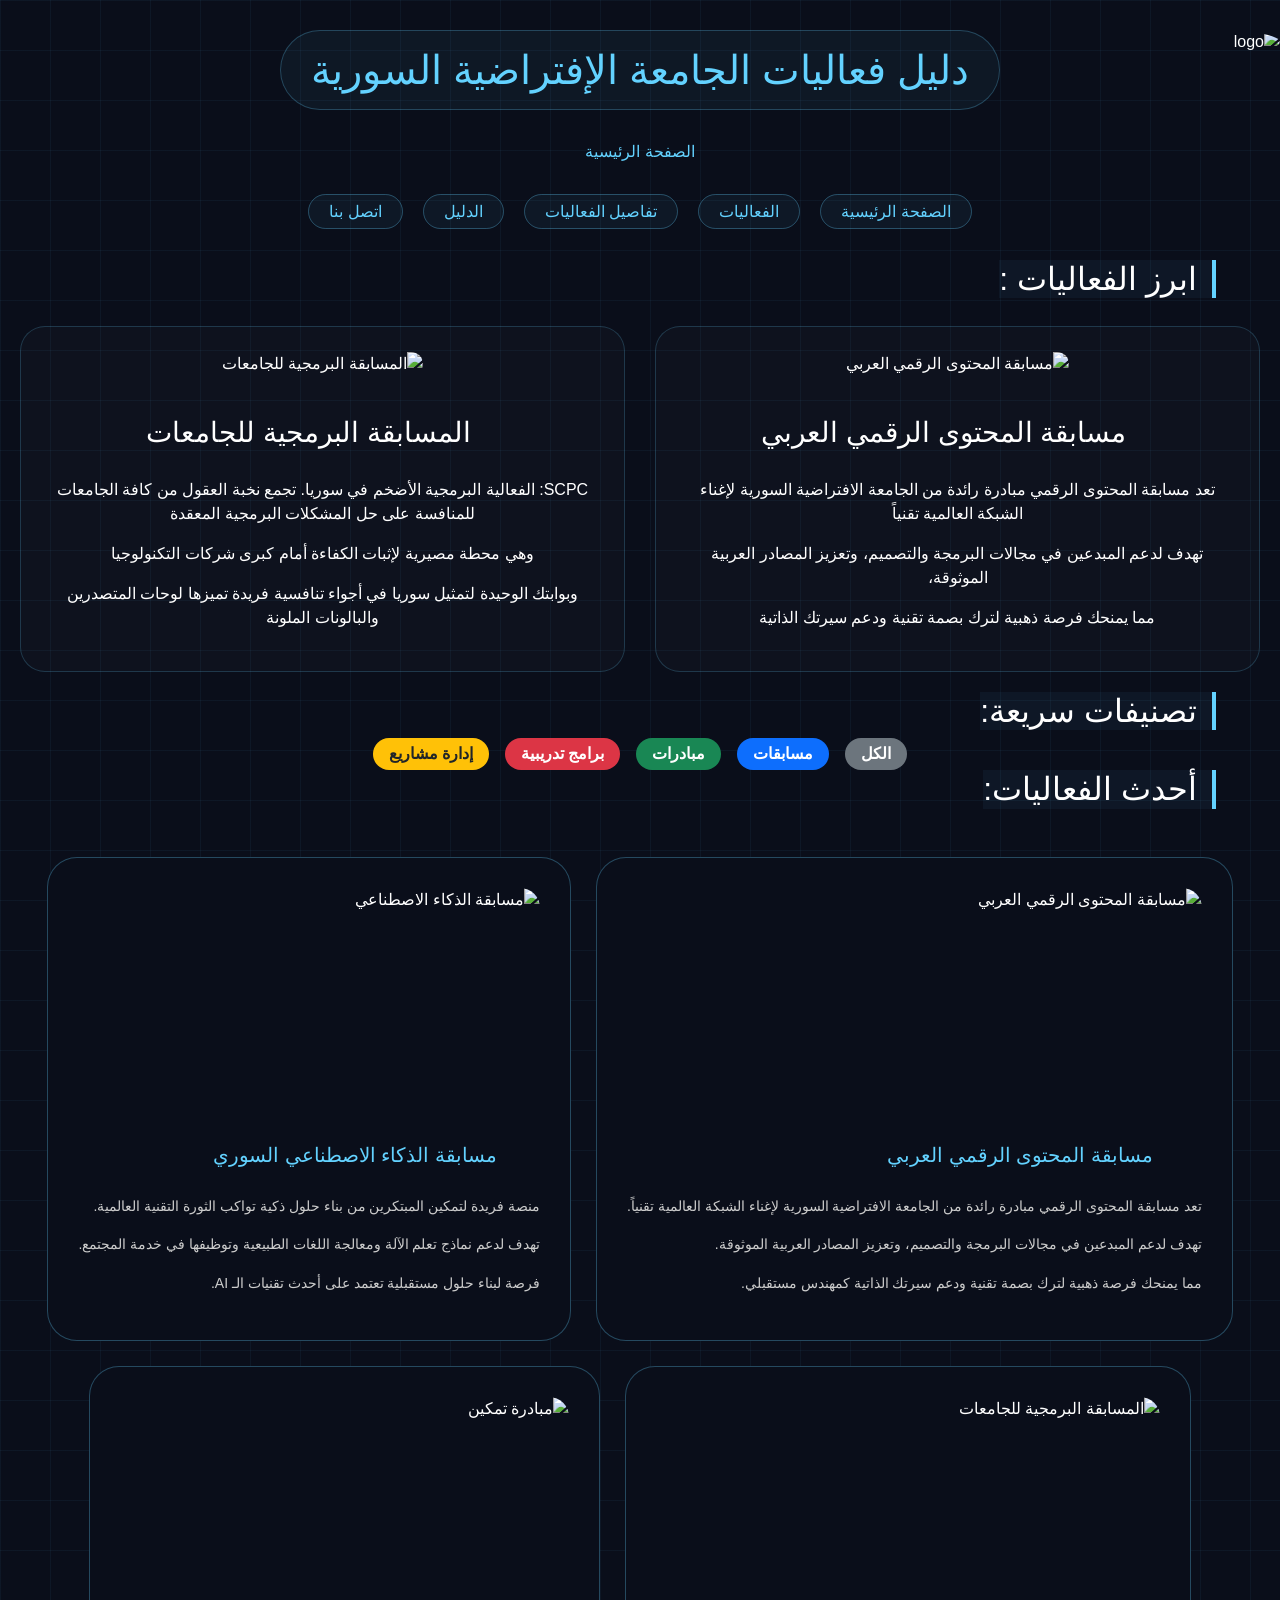
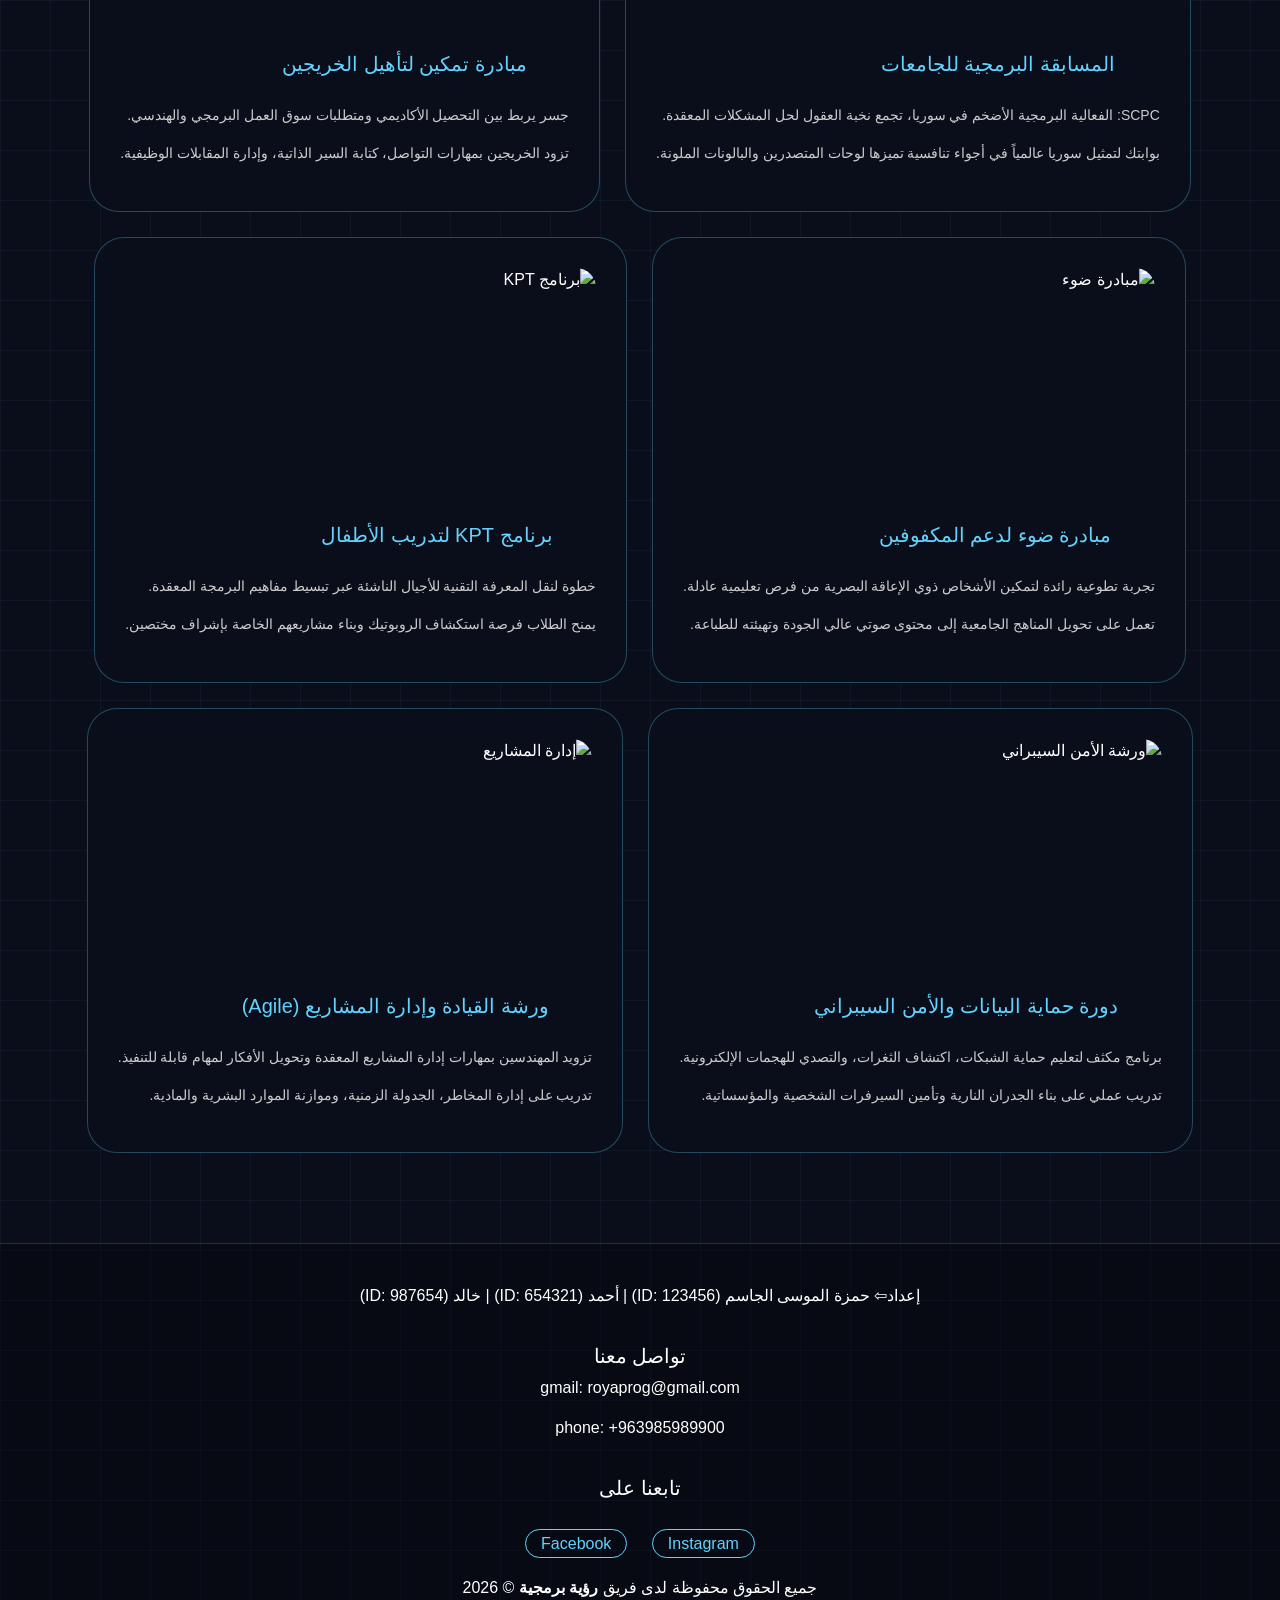
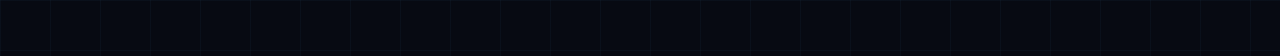
==== index.html @ 5c46003e "Add files via upload" ====
<!DOCTYPE html>
<html lang="ar" dir="rtl">
<head>
    <meta charset="UTF-8"/>
    <title>دليل فعاليات الجامعة الافتراضية</title>
    <link rel="stylesheet" href="style.css" />
    <link rel="stylesheet" href="https://cdn.jsdelivr.net/npm/bootstrap@5.3.0/dist/css/bootstrap.min.css" />
</head>
<body>
    <header>
        <img class="logo1" src="img/logo.png" alt="logo" />
        <h1>دليل فعاليات الجامعة الإفتراضية السورية</h1>
        <p class="headr">الصفحة الرئيسية</p>
        <ul>
            <li><a href="index.html">الصفحة الرئيسية</a></li>
            <li><a href="events.html">الفعاليات</a></li>
            <li><a href="event.html">تفاصيل الفعاليات</a></li>
            <li><a href="about.html">الدليل</a></li>
            <li><a href="contact.html">اتصل بنا</a></li>
        </ul>
    </header>
    <main>
        <h2> ابرز الفعاليات :</h2>
    <div class="main-content">
        <div class="card-dac1">
            <img src="img/مسابقة المحتوى الرقمي العربي.jpg" alt="مسابقة المحتوى الرقمي العربي" />
            <h3>مسابقة المحتوى الرقمي العربي</h3>
            <p>تعد مسابقة المحتوى الرقمي مبادرة رائدة من الجامعة الافتراضية السورية لإغناء الشبكة العالمية تقنياً</p>
            <p>تهدف لدعم المبدعين في مجالات البرمجة والتصميم، وتعزيز المصادر العربية الموثوقة،</p>
            <p>مما يمنحك فرصة ذهبية لترك بصمة تقنية ودعم سيرتك الذاتية</p>
        </div>
        <div class="card-scpc1">
            <img src="img/المسابقة البرمجية للجامعات.jpg" alt="المسابقة البرمجية للجامعات" />
            <h3>المسابقة البرمجية للجامعات</h3>
            <p>SCPC: الفعالية البرمجية الأضخم في سوريا. تجمع نخبة العقول من كافة الجامعات للمنافسة على حل المشكلات البرمجية المعقدة</p>
            <p>وهي محطة مصيرية لإثبات الكفاءة أمام كبرى شركات التكنولوجيا</p>
            <p>وبوابتك الوحيدة لتمثيل سوريا في أجواء تنافسية فريدة تميزها لوحات المتصدرين والبالونات الملونة</p>
        </div>
    </div>

    <div>
        <h2 class="more">تصنيفات سريعة:</h2>
    </div>
    
    <!-- أزرار التصنيفات السريعة -->
    <div class="d-flex justify-content-center gap-3">
        <span class="badge rounded-pill bg-secondary px-3 py-2" style="cursor:pointer" onclick="filterByBadge('')">الكل</span>
        <span class="badge rounded-pill bg-primary px-3 py-2" style="cursor:pointer" onclick="filterByBadge('مسابقات')">مسابقات</span>
        <span class="badge rounded-pill bg-success px-3 py-2" style="cursor:pointer" onclick="filterByBadge('مبادرات')">مبادرات</span>
        <span class="badge rounded-pill bg-danger px-3 py-2" style="cursor:pointer" onclick="filterByBadge('برامج تدريبية')">برامج تدريبية</span>
        <span class="badge rounded-pill bg-warning text-dark px-3 py-2" style="cursor:pointer" onclick="filterByBadge('إدارة مشاريع')">إدارة مشاريع</span>
    </div>

    <h2>أحدث الفعاليات:</h2>
    <div class="sec-container" id="eventsContainer">
        
        <!-- مسابقة المحتوى الرقمي -->
        <div class="event-card card-dac" data-category="مسابقات">
            <img src="img/مسابقة المحتوى الرقمي العربي.jpg" alt="مسابقة المحتوى الرقمي العربي" />
            <h3>مسابقة المحتوى الرقمي العربي</h3>
            <p>تعد مسابقة المحتوى الرقمي مبادرة رائدة من الجامعة الافتراضية السورية لإغناء الشبكة العالمية تقنياً.</p>
            <p>تهدف لدعم المبدعين في مجالات البرمجة والتصميم، وتعزيز المصادر العربية الموثوقة.</p>
            <p>مما يمنحك فرصة ذهبية لترك بصمة تقنية ودعم سيرتك الذاتية كمهندس مستقبلي.</p>
        </div> 

        <!-- مسابقة الذكاء الاصطناعي -->
        <div class="event-card card-ai-hackathon" data-category="مسابقات">
            <img src="img/aihackathon.png" alt="مسابقة الذكاء الاصطناعي" />
            <h3>مسابقة الذكاء الاصطناعي السوري</h3>
            <p>منصة فريدة لتمكين المبتكرين من بناء حلول ذكية تواكب الثورة التقنية العالمية.</p>
            <p>تهدف لدعم نماذج تعلم الآلة ومعالجة اللغات الطبيعية وتوظيفها في خدمة المجتمع.</p>
            <p>فرصة لبناء حلول مستقبلية تعتمد على أحدث تقنيات الـ AI.</p>
        </div>

        <!-- المسابقة البرمجية -->
        <div class="event-card card-scpc" data-category="مسابقات">
            <img src="img/المسابقة البرمجية للجامعات.jpg" alt="المسابقة البرمجية للجامعات" />
            <h3>المسابقة البرمجية للجامعات</h3>
            <p>SCPC: الفعالية البرمجية الأضخم في سوريا، تجمع نخبة العقول لحل المشكلات المعقدة.</p>
            <p>بوابتك لتمثيل سوريا عالمياً في أجواء تنافسية تميزها لوحات المتصدرين والبالونات الملونة.</p>
        </div>

        <!-- مبادرة تمكين -->
        <div class="event-card card-tamkeen" data-category="مبادرات">
            <img src="img/tamkeen.jpg" alt="مبادرة تمكين" />
            <h3>مبادرة تمكين لتأهيل الخريجين</h3>
            <p>جسر يربط بين التحصيل الأكاديمي ومتطلبات سوق العمل البرمجي والهندسي.</p>
            <p>تزود الخريجين بمهارات التواصل، كتابة السير الذاتية، وإدارة المقابلات الوظيفية.</p>
        </div> 

        <!-- مبادرة ضوء -->
        <div class="event-card card-daw" data-category="مبادرات">
            <img src="img/مبادرة ضوء.jpg" alt="مبادرة ضوء" />
            <h3>مبادرة ضوء لدعم المكفوفين</h3>
            <p>تجربة تطوعية رائدة لتمكين الأشخاص ذوي الإعاقة البصرية من فرص تعليمية عادلة.</p>
            <p>تعمل على تحويل المناهج الجامعية إلى محتوى صوتي عالي الجودة وتهيئته للطباعة.</p>
        </div>

        <!-- برنامج KPT -->
        <div class="event-card card-kpt" data-category="برامج تدريبية">
            <img src="img/برنامج التدريب البرمجي للأطفال واليافعين KPT.jpg" alt="برنامج KPT" />
            <h3>برنامج KPT لتدريب الأطفال</h3>
            <p>خطوة لنقل المعرفة التقنية للأجيال الناشئة عبر تبسيط مفاهيم البرمجة المعقدة.</p>
            <p>يمنح الطلاب فرصة استكشاف الروبوتيك وبناء مشاريعهم الخاصة بإشراف مختصين.</p>
        </div>

        <!-- الأمن السيبراني -->
        <div class="event-card card-c-s-w" data-category="برامج تدريبية">
            <img src="img/c-s-w.jpg" alt="ورشة الأمن السيبراني" />
            <h3>دورة حماية البيانات والأمن السيبراني</h3>
            <p>برنامج مكثف لتعليم حماية الشبكات، اكتشاف الثغرات، والتصدي للهجمات الإلكترونية.</p>
            <p>تدريب عملي على بناء الجدران النارية وتأمين السيرفرات الشخصية والمؤسساتية.</p>
        </div>

        <!-- إدارة المشاريع -->
        <div class="event-card card-project-management" data-category="إدارة مشاريع">
            <img src="img/ادارة المشاريع.jpg" alt="إدارة المشاريع" />
            <h3>ورشة القيادة وإدارة المشاريع (Agile)</h3>
            <p>تزويد المهندسين بمهارات إدارة المشاريع المعقدة وتحويل الأفكار لمهام قابلة للتنفيذ.</p>
            <p>تدريب على إدارة المخاطر، الجدولة الزمنية، وموازنة الموارد البشرية والمادية.</p>
        </div>
    </div>
    </main> 
    <footer>
        <div class="footer-container">
            <div class="footer-section">
                <p class="student-ids">
                    إعداد⇦
                    حمزة الموسى الجاسم (ID: 123456) |
                    أحمد (ID: 654321) |
                    خالد (ID: 987654)
                </p>
            </div>
            <div class="footer-section">
                <h5>تواصل معنا</h5>
                <p>gmail: royaprog@gmail.com</p>
                <p>phone: +963985989900</p>
            </div>
            <div class="footer-section social-links">
                <h5>تابعنا على</h5>
                <br>
                <a href="https://www.facebook.com/h.za26" target="_blank">Facebook</a>
                <a href="https://www.instagram.com/h.za26/" target="_blank">Instagram</a>
            </div>
            <p>جميع الحقوق محفوظة لدى فريق <strong>رؤية برمجية</strong> &copy; 2026</p>
        </div>
    </footer>

    <script src="main.js"></script>
</body>
</html>
---- style.css ----
@font-face {
    font-family: 'Thamanya'; /* الاسم الذي ستستخدمه في الكود */
    src: url('fonts/thamanya.ttf') format('truetype'); /* تأكد من المسار الصحيح */
    font-weight: normal;
    font-style: normal;
}

body {
    background-color: #0a0e1a !important; 
    background-image: linear-gradient(rgba(99,210,255,0.05) 1px, transparent 1px), linear-gradient(90deg, rgba(99,210,255,0.05) 1px, transparent 1px) !important;
    background-size: 50px 50px; 
    color: white !important;
    font-family: 'thmanyah serif display', sans-serif !important;
    margin: 0;
    padding: 0;
}

.logo1 {
    width: 10%;
    max-width: 100%;
    border-radius: 50%;
    cursor: pointer;
    position: absolute;
}

header h1 {
    background-color: rgba(99,210,255,0.05);
    color: #63d2ff;
    border: 1px solid rgba(99,210,255,0.25);
    border-radius: 100px;
    text-align: center;
    width: fit-content;
    margin: 30px auto;
    padding: 15px 30px;
    cursor: default;
}

.headr { 
    text-align: center;
    color: #63d2ff;
}

header ul {
    list-style: none;
    display: flex;
    justify-content: center; /*نستخدمها لنوسط القوائم*/
    gap: 20px;
    padding: 20px;
    flex-wrap: wrap; /* مشان ما يطيروا برا الشاشة */
}

header li a {
    color: #63d2ff;
    background-color: rgba(99,210,255,0.05);
    border: 1px solid rgba(99,210,255,0.3);
    border-radius: 50px;
    padding: 8px 20px;
    text-decoration: none; /*نزيل خط الرابط*/
    transition: 0.3s; /*←↓تاثير انتقال*/
}
    header li a:hover {   
        background-color: #63d2ff; 
        color: #0a0e1a;
    }

.main-content {
    display: flex;
    flex-direction: row; /*طريقة صف البطاقات افقية  \ لو كانت (كَلُم)تصف شاقولي */
    gap: 30px;
    justify-content: center;
    padding: 20px;
}

.card-dac1, .card-scpc1 {
    width: 80%; /*فرض العرض مشان ما يفرش */
    background: rgba(255, 255, 255, 0.02);
    border: 1px solid rgba(99, 210, 255, 0.2);
    border-radius: 25px;
    padding: 25px;
    text-align: center;
}

    .card-dac1 img, .card-scpc1 img {
        max-width: 100%;
        height: 250px;
        border-radius: 15px;
        margin-bottom: 20px;
    }

.sec-container {
    display: flex;
    flex-wrap: wrap; /*يمنع تضارب النصوص او الكتابة*/
    justify-content: center;
    flex-direction: row;
    gap: 25px;
    padding: 40px 20px;
}

.event-card {
    display: flex;
    background: #0a0e1a;
    border: 1px solid rgba(99, 210, 255, 0.3);
    border-radius: 30px;
    min-width: auto;
    padding: 30px;
    flex-direction: column;
    transition: transform 0.3s; /*←↓تاثير انتقال*/
}

    .event-card:hover {
        transform: translateY(-10px);
        border-color: #63d2ff;
    }

    .event-card img {
        max-width: 100%; 
        height: 220px;
        border-radius: 20px;
        margin-bottom: 15px;
    }

    .event-card h3 { 
        color: #63d2ff;
        font-size: 20px;
    }

    .event-card p {
        font-size: 14px;
        color: #ccc;
        line-height: 1.6;
    }

    .sec2-container{
    display: inline-flex;
    flex-wrap: wrap; /*يمنع تضارب النصوص او الكتابة*/
    align-items: center;
    flex-direction: column;
    gap: 25px;
    width: 100%;
    padding: 40px 20px;
    }
    .sec2-container a{
        text-decoration: none;
    }
    .scpc-1, .dac-1{
        display: flex;
        justify-content: space-between;
        width: auto;
        height: 200px;

    }

    .kpt-1{
        display: flex;
        width: auto;
        height: 200px;
        justify-content: space-evenly;
    }

h2 {
    color: #63d2ff;
    margin-right: 5%;
    border-right: 4px solid #63d2ff;
    background-color: rgba(99,201,255,0.05);
    width: fit-content;
    padding-right: 15px;
}
h3, h4{
    margin-right: 5%;
    padding: 20px;
}

.h3-contact{
text-align: center;
 
}

.form-contact{
    display: flex;
    flex-direction: column;
    align-items: center;
    font-size: 20px;
}

h5, .p-scp, .p-dac{
    text-align: center;
    font-size: 20px;
}

.in-1{
    text-align: center;
    border: 1px solid rgba(99, 210, 255, 1);
    border-radius: 20px;
    transition: 0.2s;
}

.in-1:hover{
    transform: translateY(3px);
    background-color: #0a0e1a;
    color: aliceblue;

}

.in-2{
    text-align: center;
    border: 1px solid rgba(99, 210, 255, 1);
    border-radius: 20px;
    transition:  0.2s;
}

.in-2:hover{
    background-color: #0a0e1a;
    color: #ccc;
}


.ul-scpc{
    padding: 20px;
    margin-right:8%;
    font-size: 20px;

}
.image-scp {
    display: flex;
    flex-wrap: wrap; /*يمنع تضارب النصوص او الكتابة*/
    gap: 25px;
    max-width: 100%;
    margin-right: 40%;
    height: 350px;
    border-radius: 20px;
    margin-bottom: 15px;
}
.img-map1 {
    display: flex;
    flex-wrap: wrap; /*يمنع تضارب النصوص او الكتابة*/
    gap: 25px;
    max-width: 100%;
    margin-right: 40%;
    height: 350px;
    border-radius: 20px;
    margin-bottom: 15px;
}
.img-2{
    max-width: 100%;
}

.badge {
    font-size: 16px !important;
    padding: 10px 20px !important;
}

footer {
    margin-top: 50px;
    padding: 40px;
    background: rgba(0, 0, 0, 0.3);
    border-top: 1px solid rgba(99, 210, 255, 0.2);
    text-align: center;
}

.footer-container {
    display: flex;
    flex-direction: column;
    gap: 20px;
}

.social-links a {
    color: #63d2ff;
    text-decoration: none;
    margin: 10px;
    border: 1px solid #63d2ff;
    padding: 5px 15px;
    border-radius: 20px;
    transition: transform 0.3s; /*←↓تاثير خلفية*/
}

    .social-links a:hover {
        background-color: #63d2ff;
        color: #0a0e1a;
    }

    /* --- 7. الجوهرة: إجبار التصميم على الجوال (Responsive) --- */
    @media screen and (max-width: 768px) {
        header ul {
            flex-direction: column; /* الروابط فوق بعضها */
            align-items: center;
        }

        header li a {
            width: 80%;
            text-align: center;
        }

        .event-card {
            width: 95% !important; /* الكرت ياخد عرض الشاشة */
        }

        .card-dac1, .card-scpc1 {
            width: 95%;
        }

        h2 {
            font-size: 22px;
            margin-right: 2%;
        }
    }
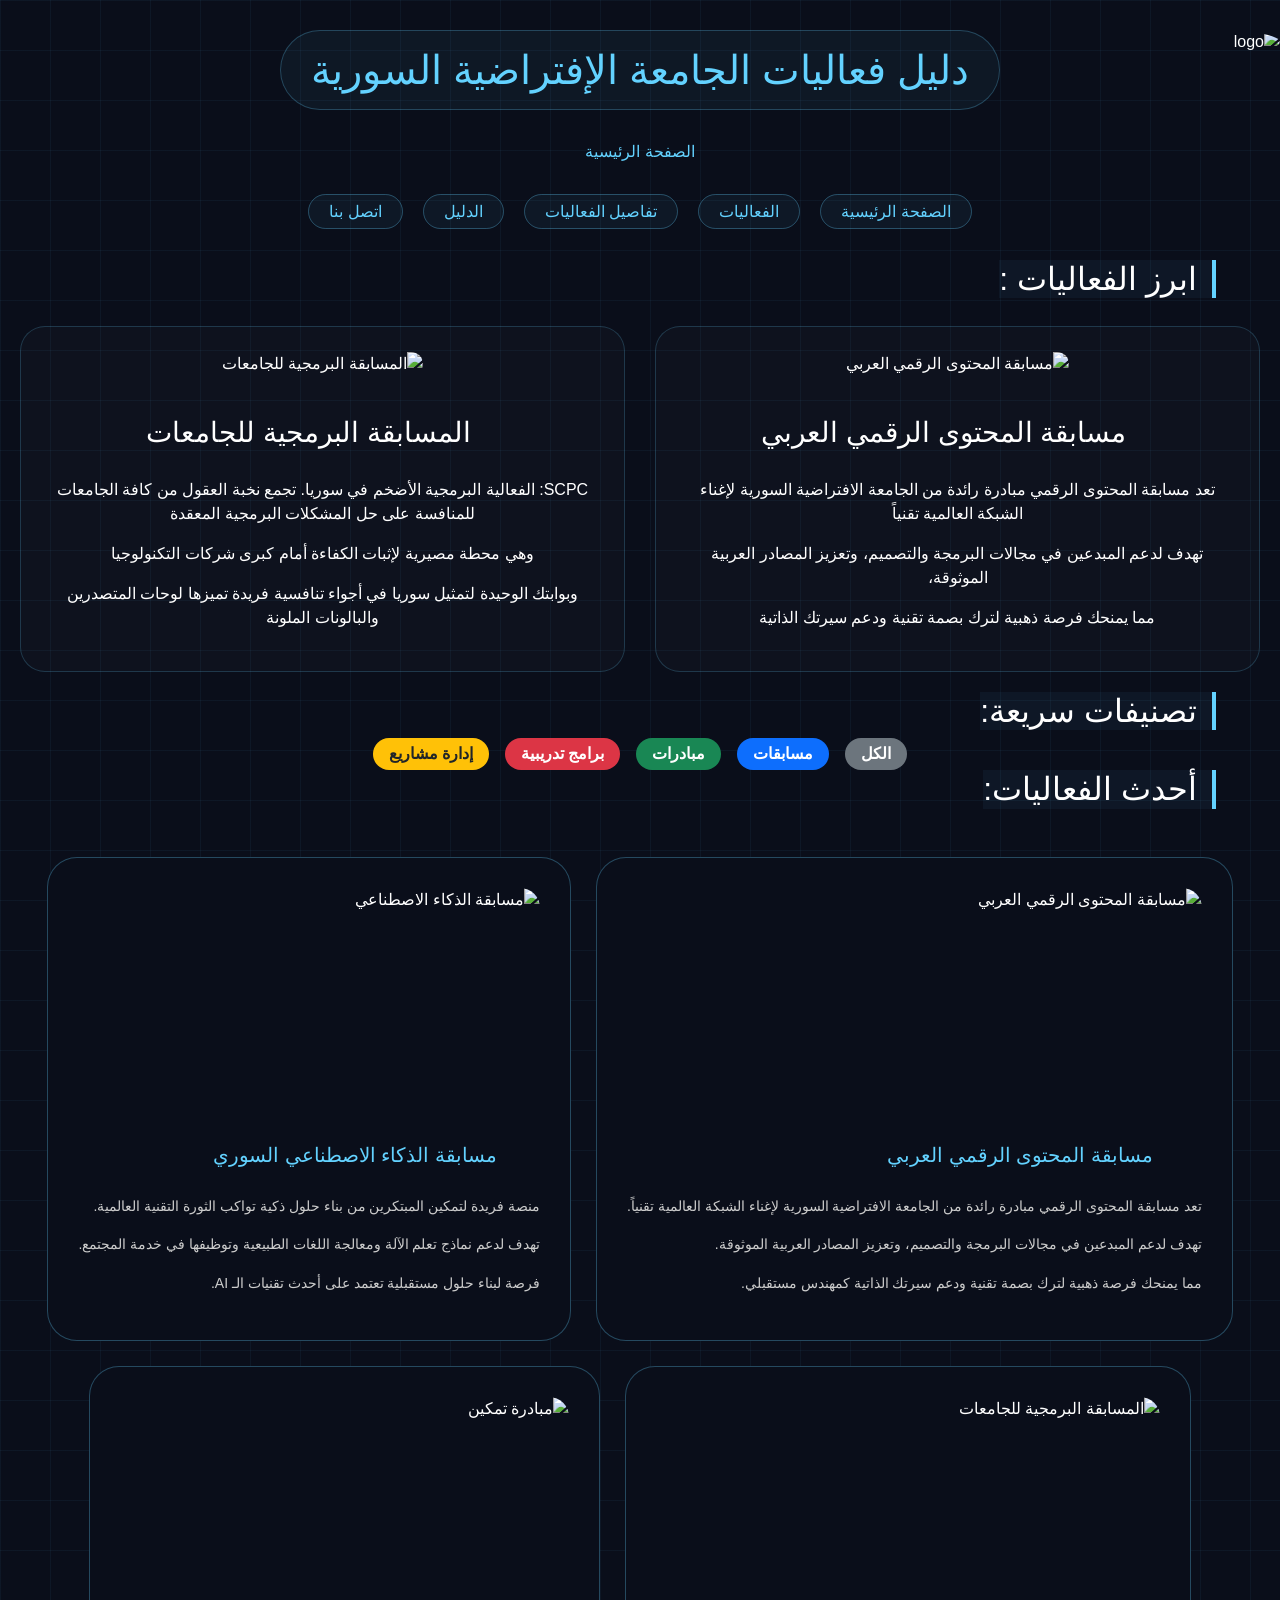
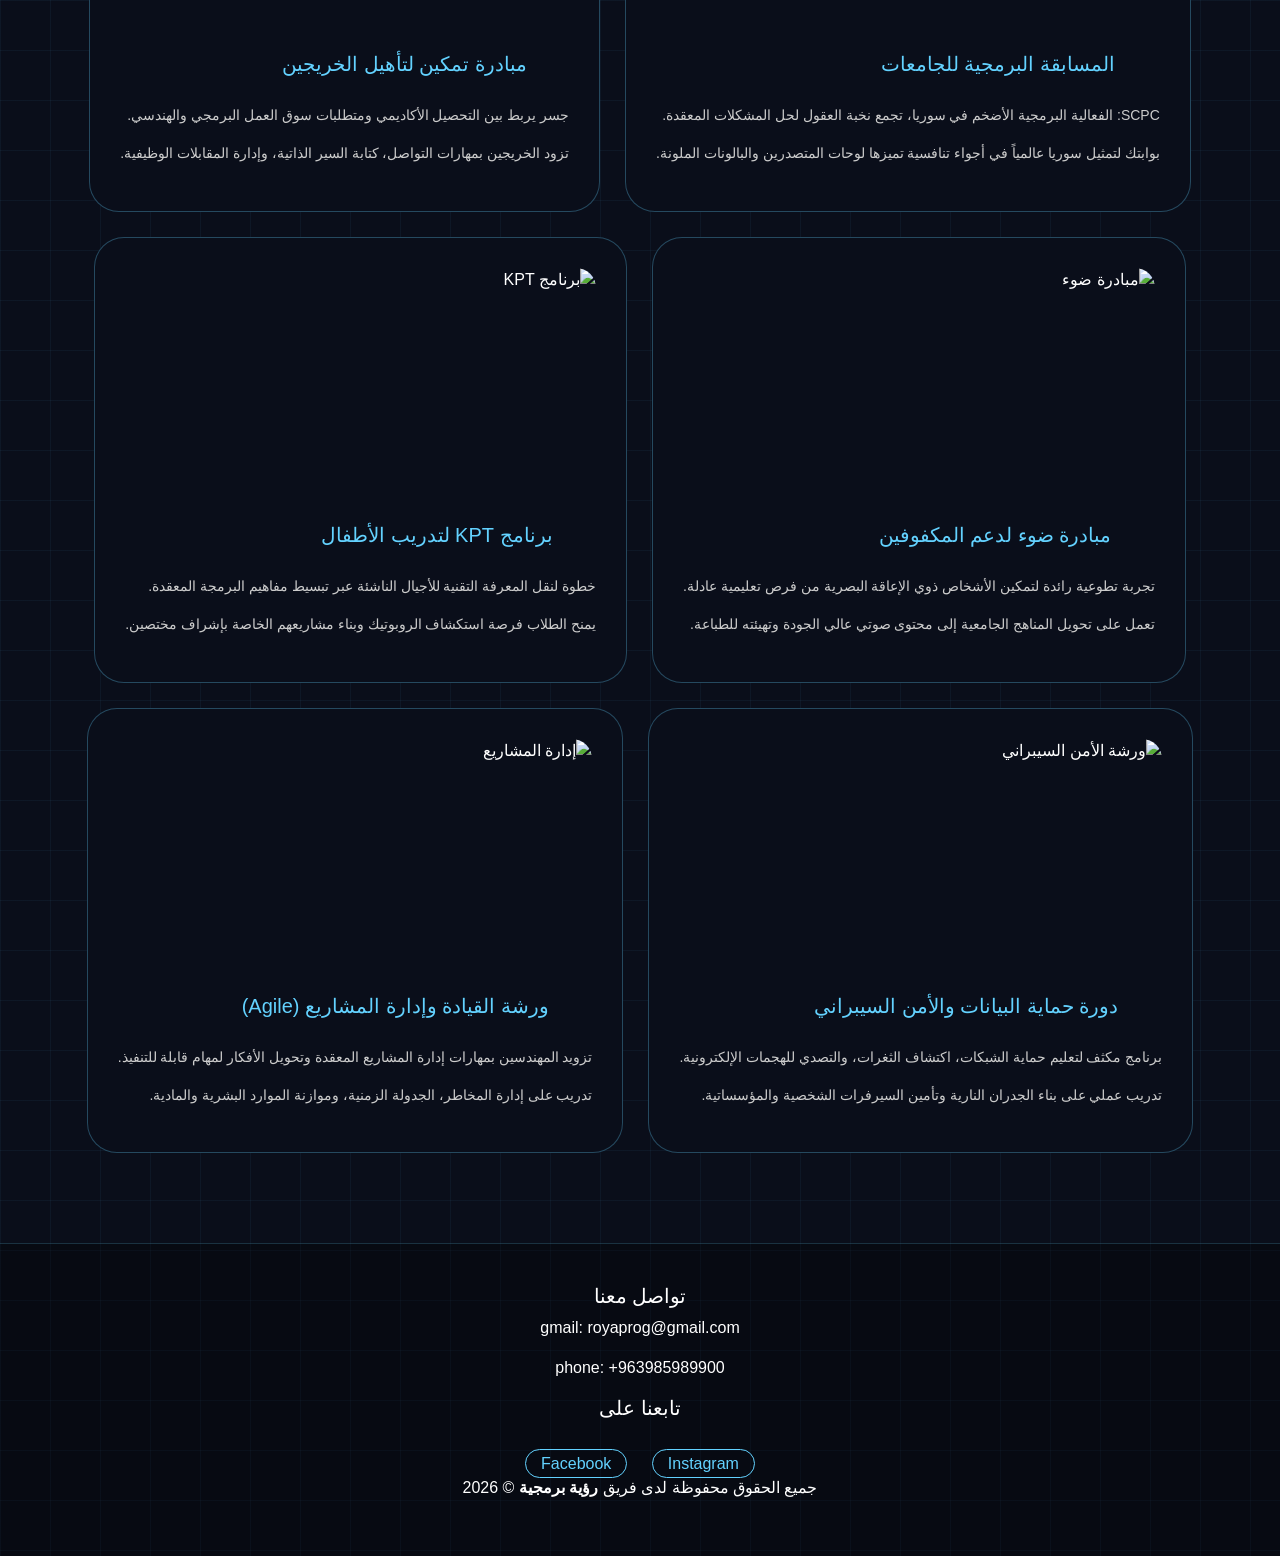
==== commit 7cb2ed11: "Update index.html" ====
--- a/index.html
+++ b/index.html
@@ -23,7 +23,7 @@
         <h2> ابرز الفعاليات :</h2>
     <div class="main-content">
         <div class="card-dac1">
-            <img src="img/مسابقة المحتوى الرقمي العربي.jpg" alt="مسابقة المحتوى الرقمي العربي" />
+            <img src="img\المسابقة البرمجية للجامعات.jpg" alt="مسابقة المحتوى الرقمي العربي" />
             <h3>مسابقة المحتوى الرقمي العربي</h3>
             <p>تعد مسابقة المحتوى الرقمي مبادرة رائدة من الجامعة الافتراضية السورية لإغناء الشبكة العالمية تقنياً</p>
             <p>تهدف لدعم المبدعين في مجالات البرمجة والتصميم، وتعزيز المصادر العربية الموثوقة،</p>
@@ -122,15 +122,6 @@
     </div>
     </main> 
     <footer>
-        <div class="footer-container">
-            <div class="footer-section">
-                <p class="student-ids">
-                    إعداد⇦
-                    حمزة الموسى الجاسم (ID: 123456) |
-                    أحمد (ID: 654321) |
-                    خالد (ID: 987654)
-                </p>
-            </div>
             <div class="footer-section">
                 <h5>تواصل معنا</h5>
                 <p>gmail: royaprog@gmail.com</p>
@@ -148,4 +139,4 @@
 
     <script src="main.js"></script>
 </body>
-</html>+</html>
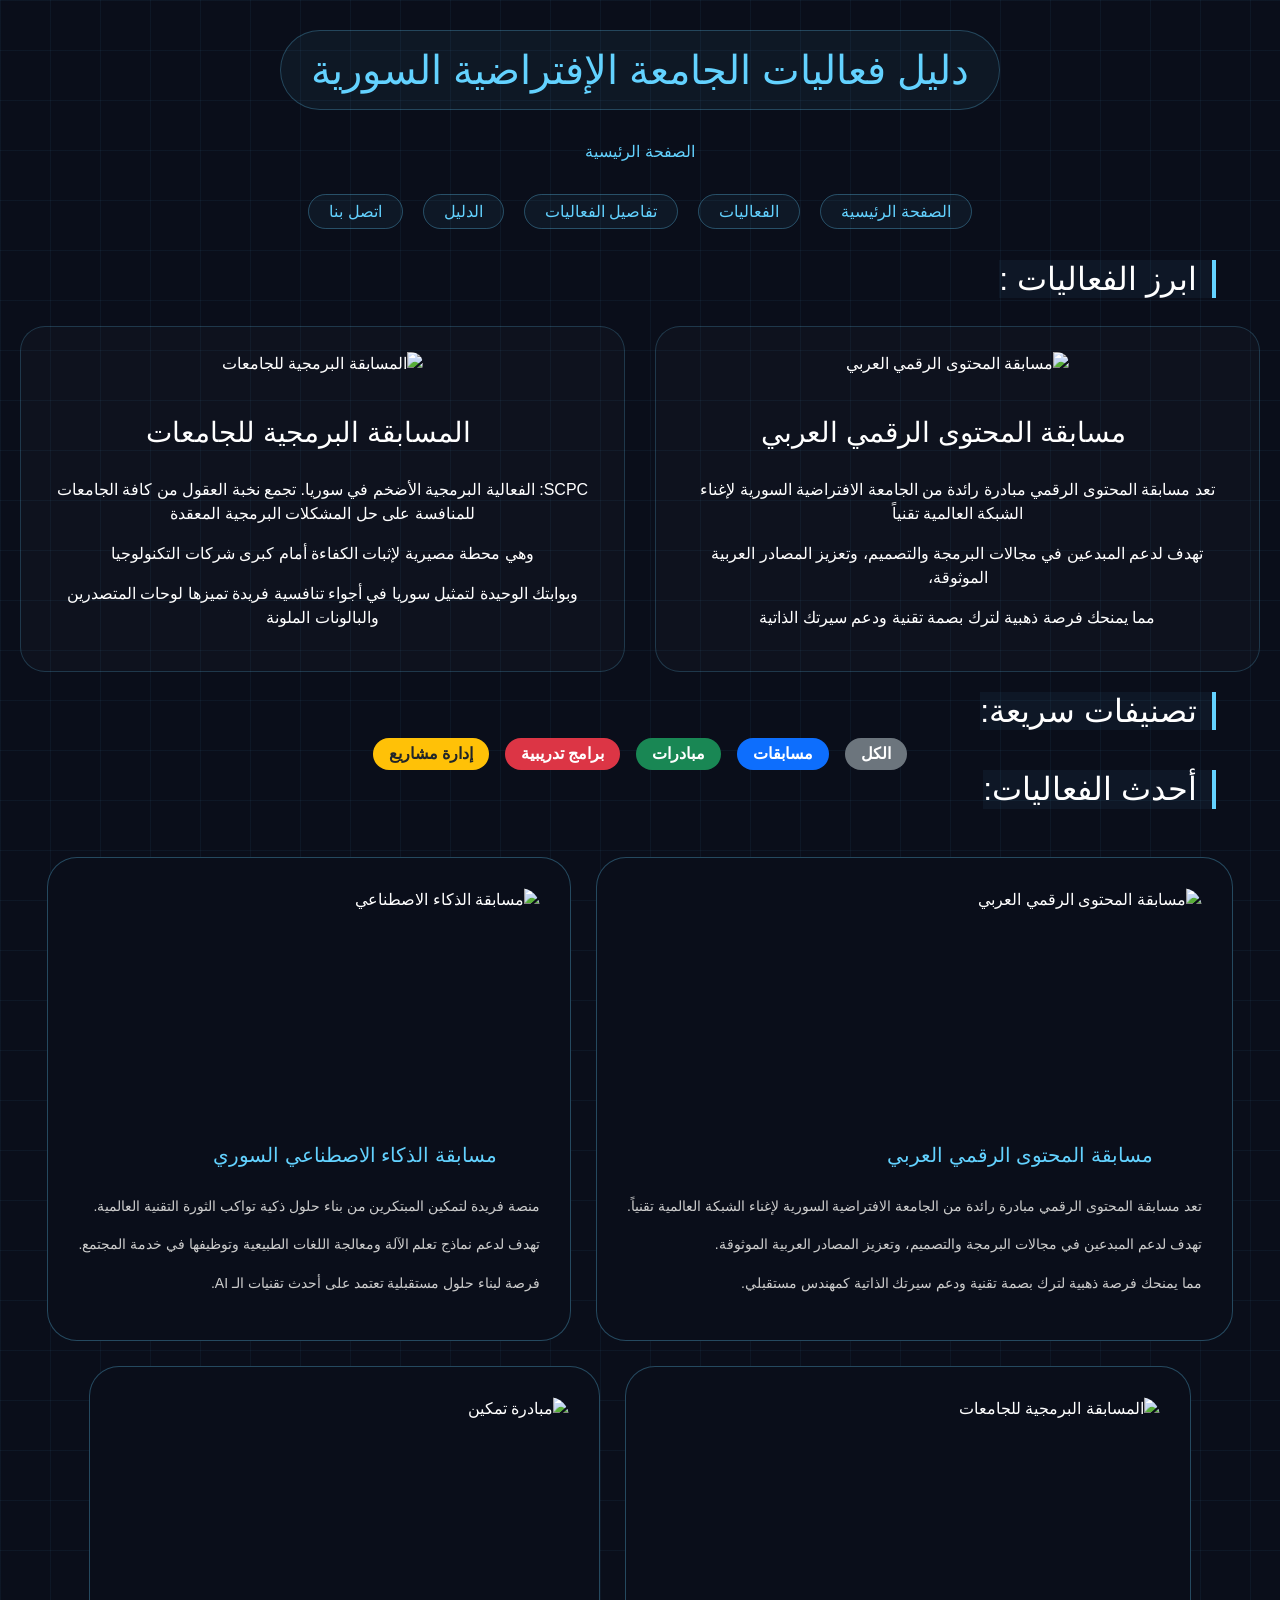
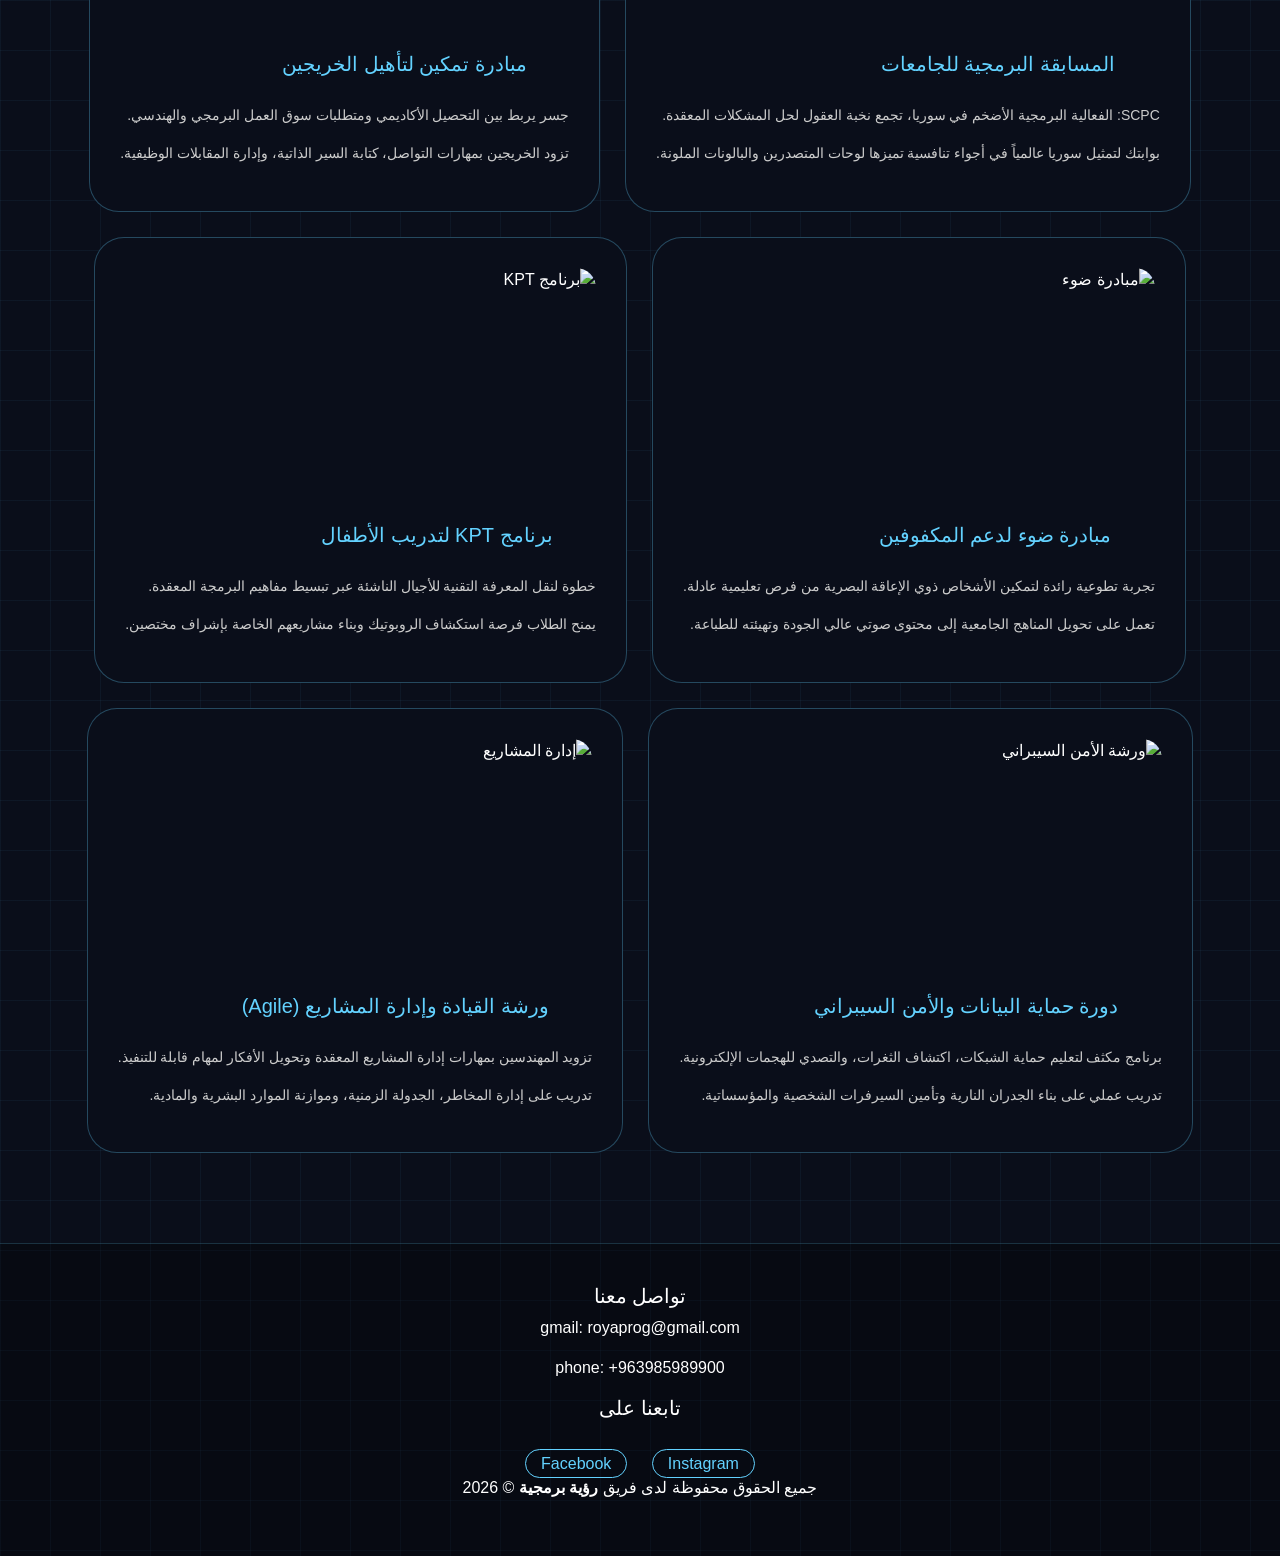
==== commit ffacd203: "Update index.html" ====
--- a/index.html
+++ b/index.html
@@ -8,7 +8,6 @@
 </head>
 <body>
     <header>
-        <img class="logo1" src="img/logo.png" alt="logo" />
         <h1>دليل فعاليات الجامعة الإفتراضية السورية</h1>
         <p class="headr">الصفحة الرئيسية</p>
         <ul>
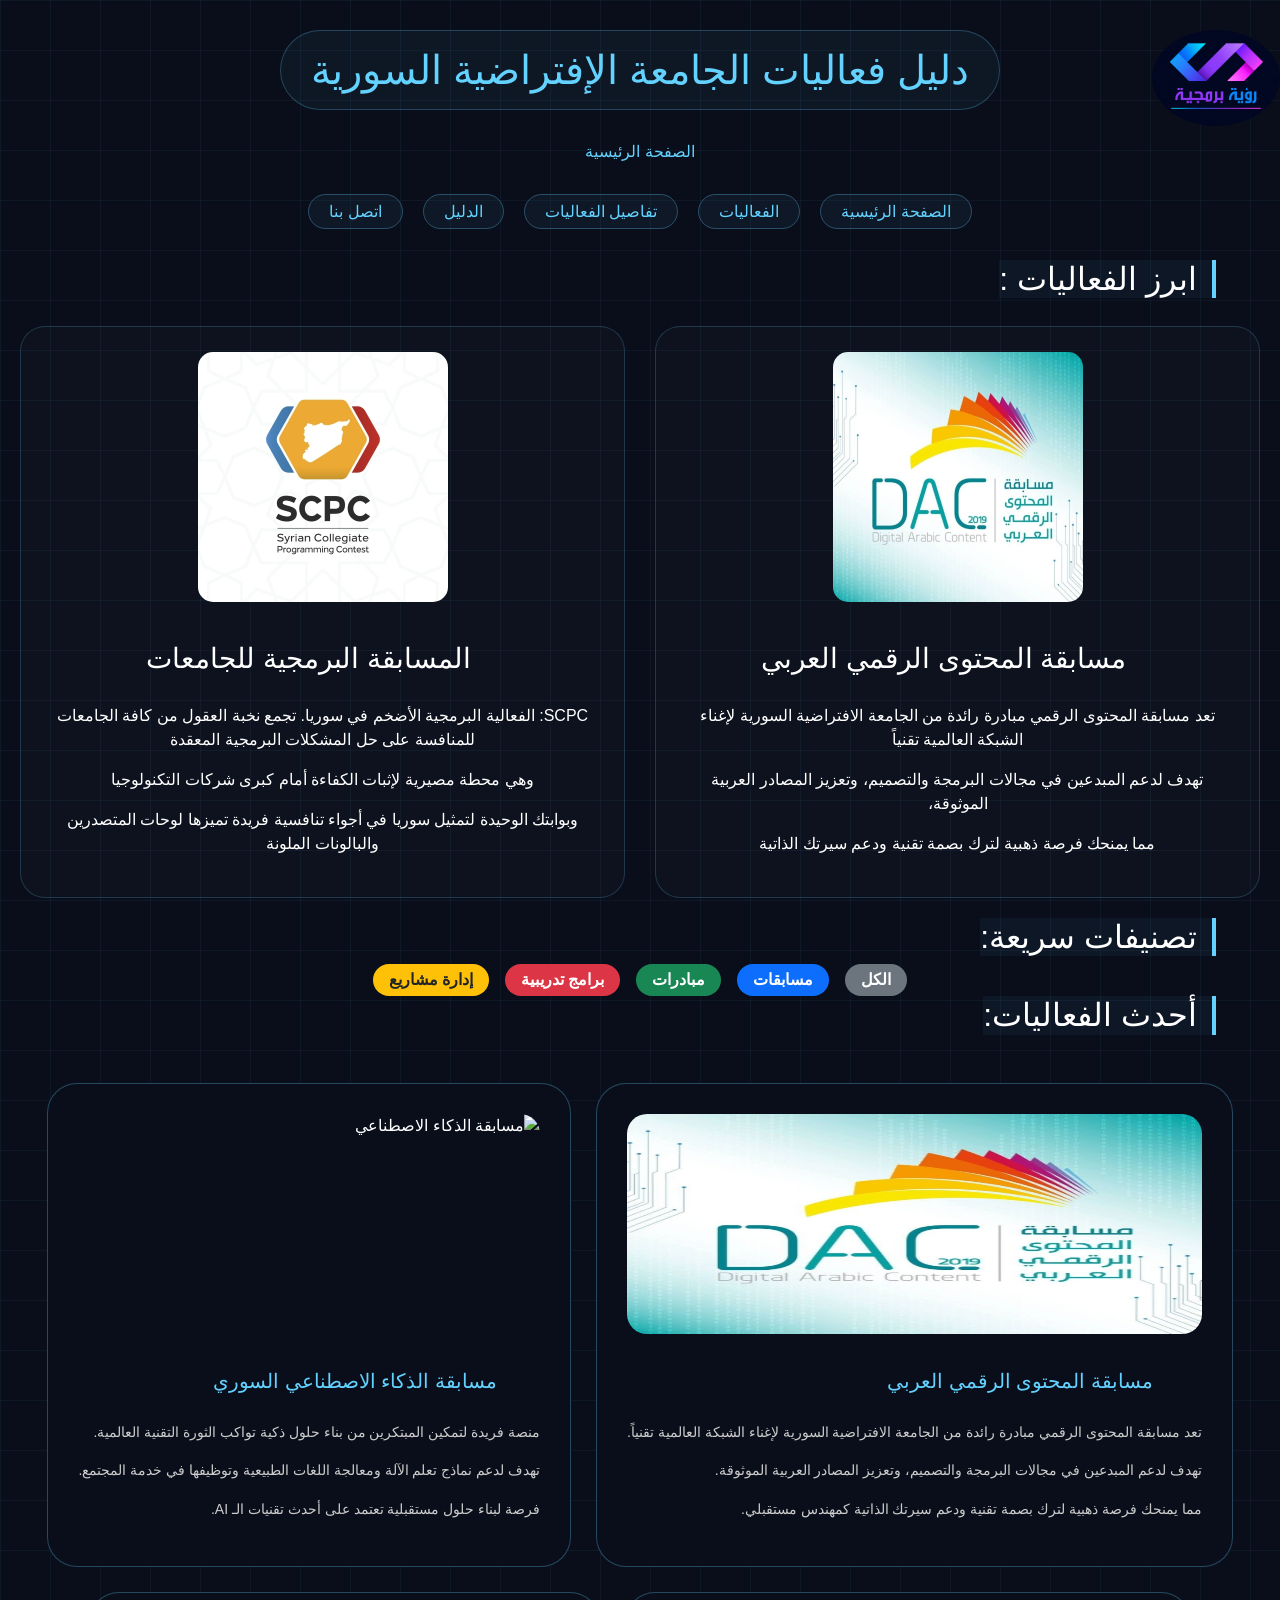
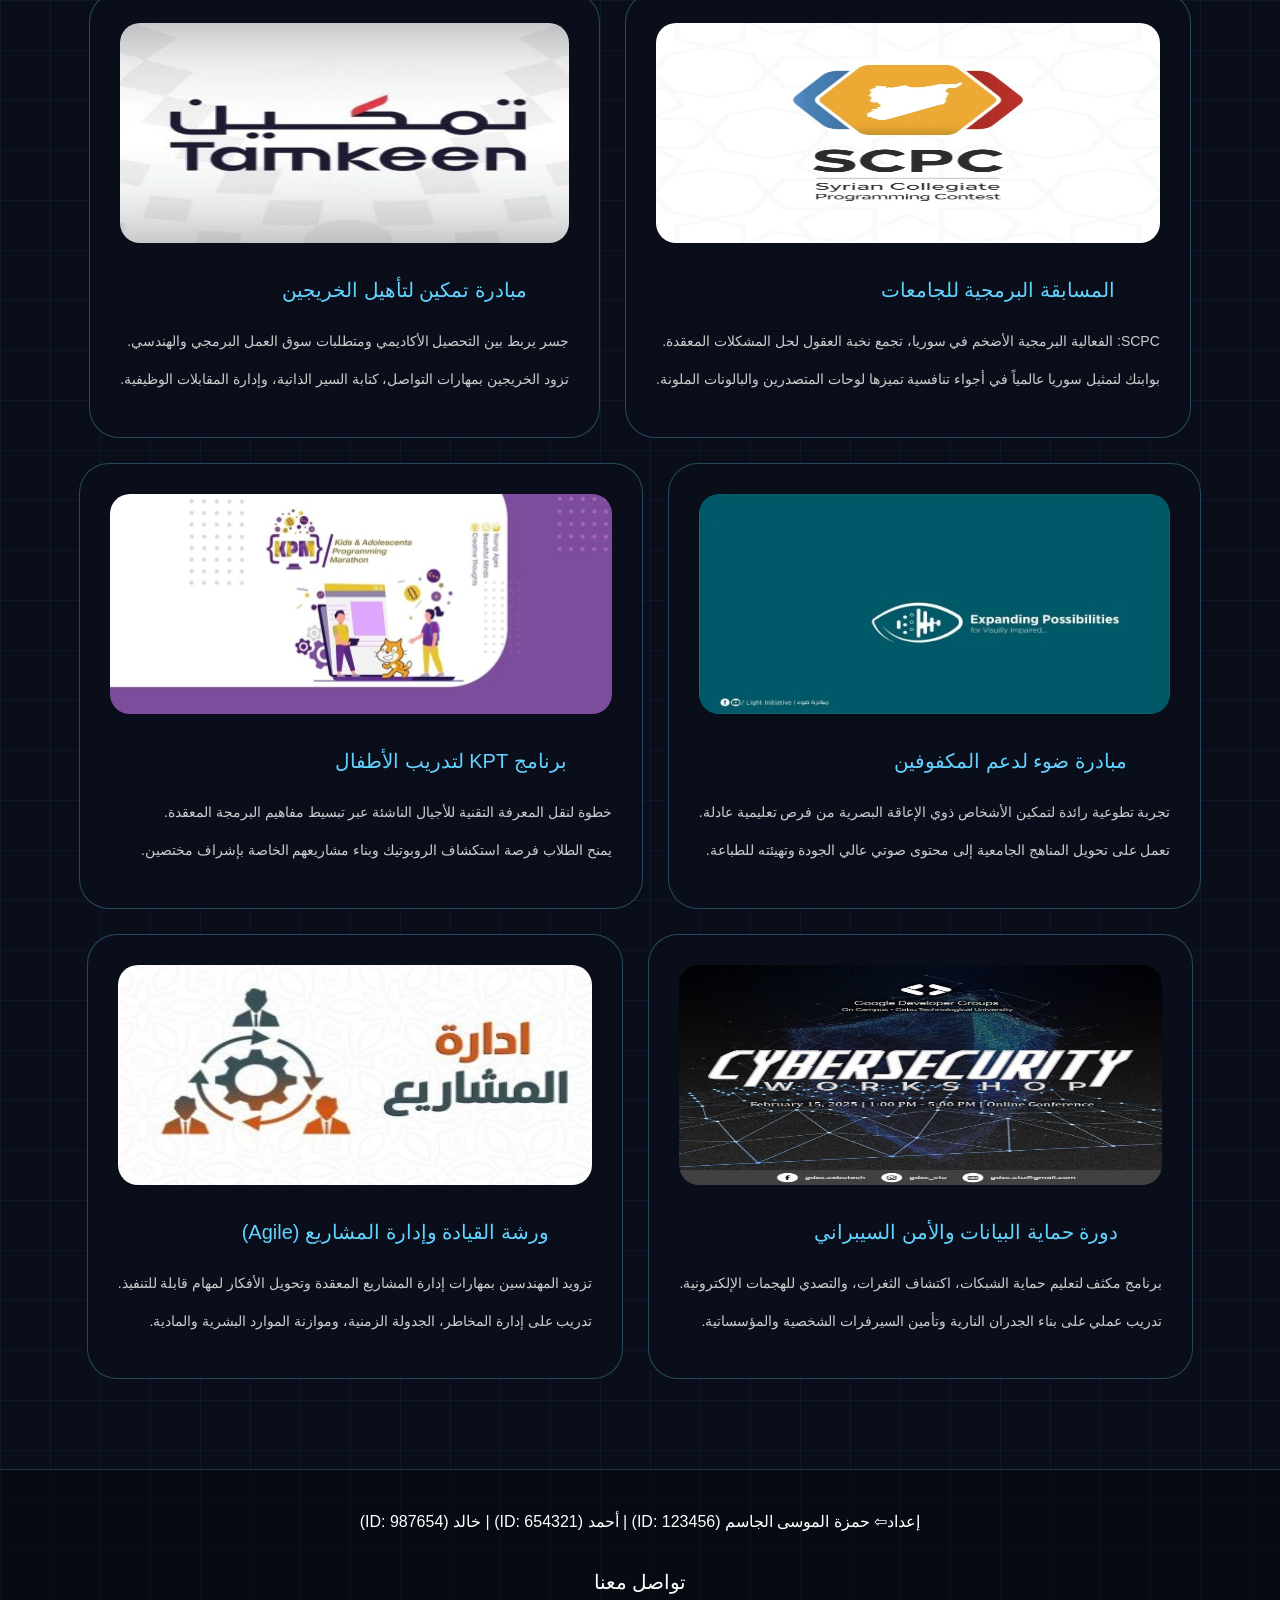
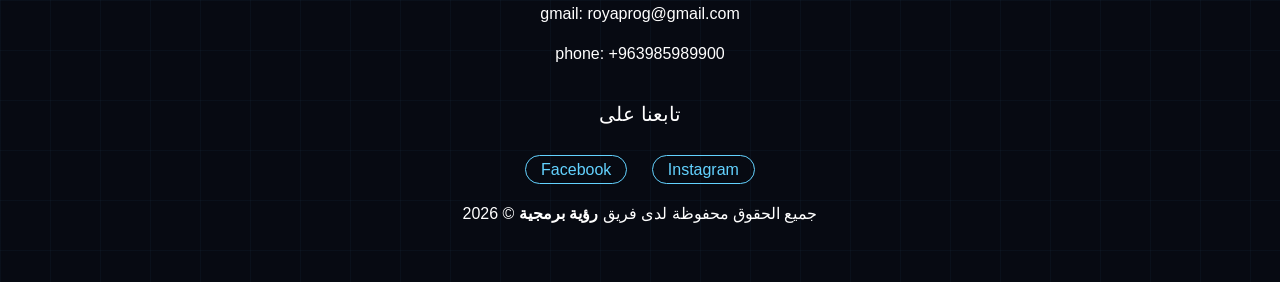
==== commit ecf1133a: "Update index.html" ====
--- a/index.html
+++ b/index.html
@@ -8,6 +8,7 @@
 </head>
 <body>
     <header>
+        <img class="logo1" src="img/logo.png" alt="logo" />
         <h1>دليل فعاليات الجامعة الإفتراضية السورية</h1>
         <p class="headr">الصفحة الرئيسية</p>
         <ul>
@@ -22,7 +23,7 @@
         <h2> ابرز الفعاليات :</h2>
     <div class="main-content">
         <div class="card-dac1">
-            <img src="img\المسابقة البرمجية للجامعات.jpg" alt="مسابقة المحتوى الرقمي العربي" />
+            <img src="img/مسابقة المحتوى الرقمي العربي.jpg" alt="مسابقة المحتوى الرقمي العربي" />
             <h3>مسابقة المحتوى الرقمي العربي</h3>
             <p>تعد مسابقة المحتوى الرقمي مبادرة رائدة من الجامعة الافتراضية السورية لإغناء الشبكة العالمية تقنياً</p>
             <p>تهدف لدعم المبدعين في مجالات البرمجة والتصميم، وتعزيز المصادر العربية الموثوقة،</p>
@@ -121,6 +122,15 @@
     </div>
     </main> 
     <footer>
+        <div class="footer-container">
+            <div class="footer-section">
+                <p class="student-ids">
+                    إعداد⇦
+                    حمزة الموسى الجاسم (ID: 123456) |
+                    أحمد (ID: 654321) |
+                    خالد (ID: 987654)
+                </p>
+            </div>
             <div class="footer-section">
                 <h5>تواصل معنا</h5>
                 <p>gmail: royaprog@gmail.com</p>
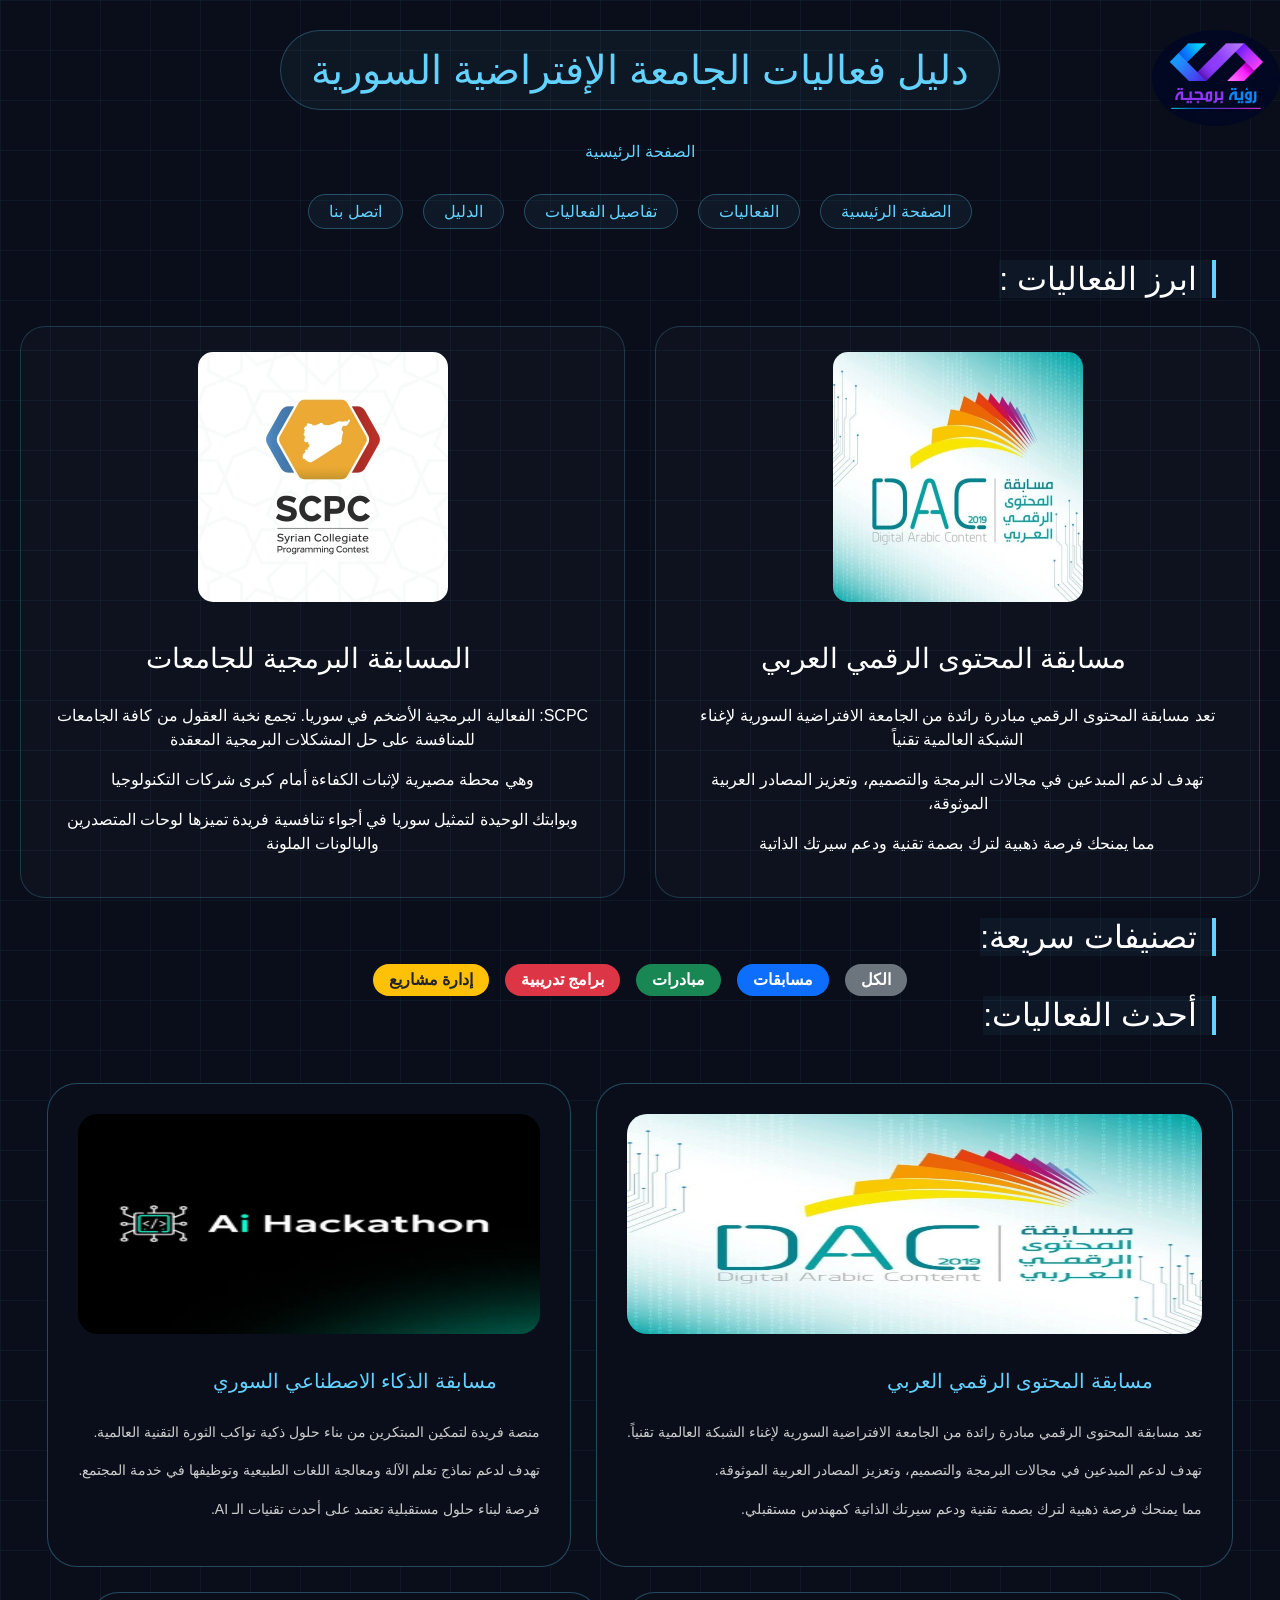
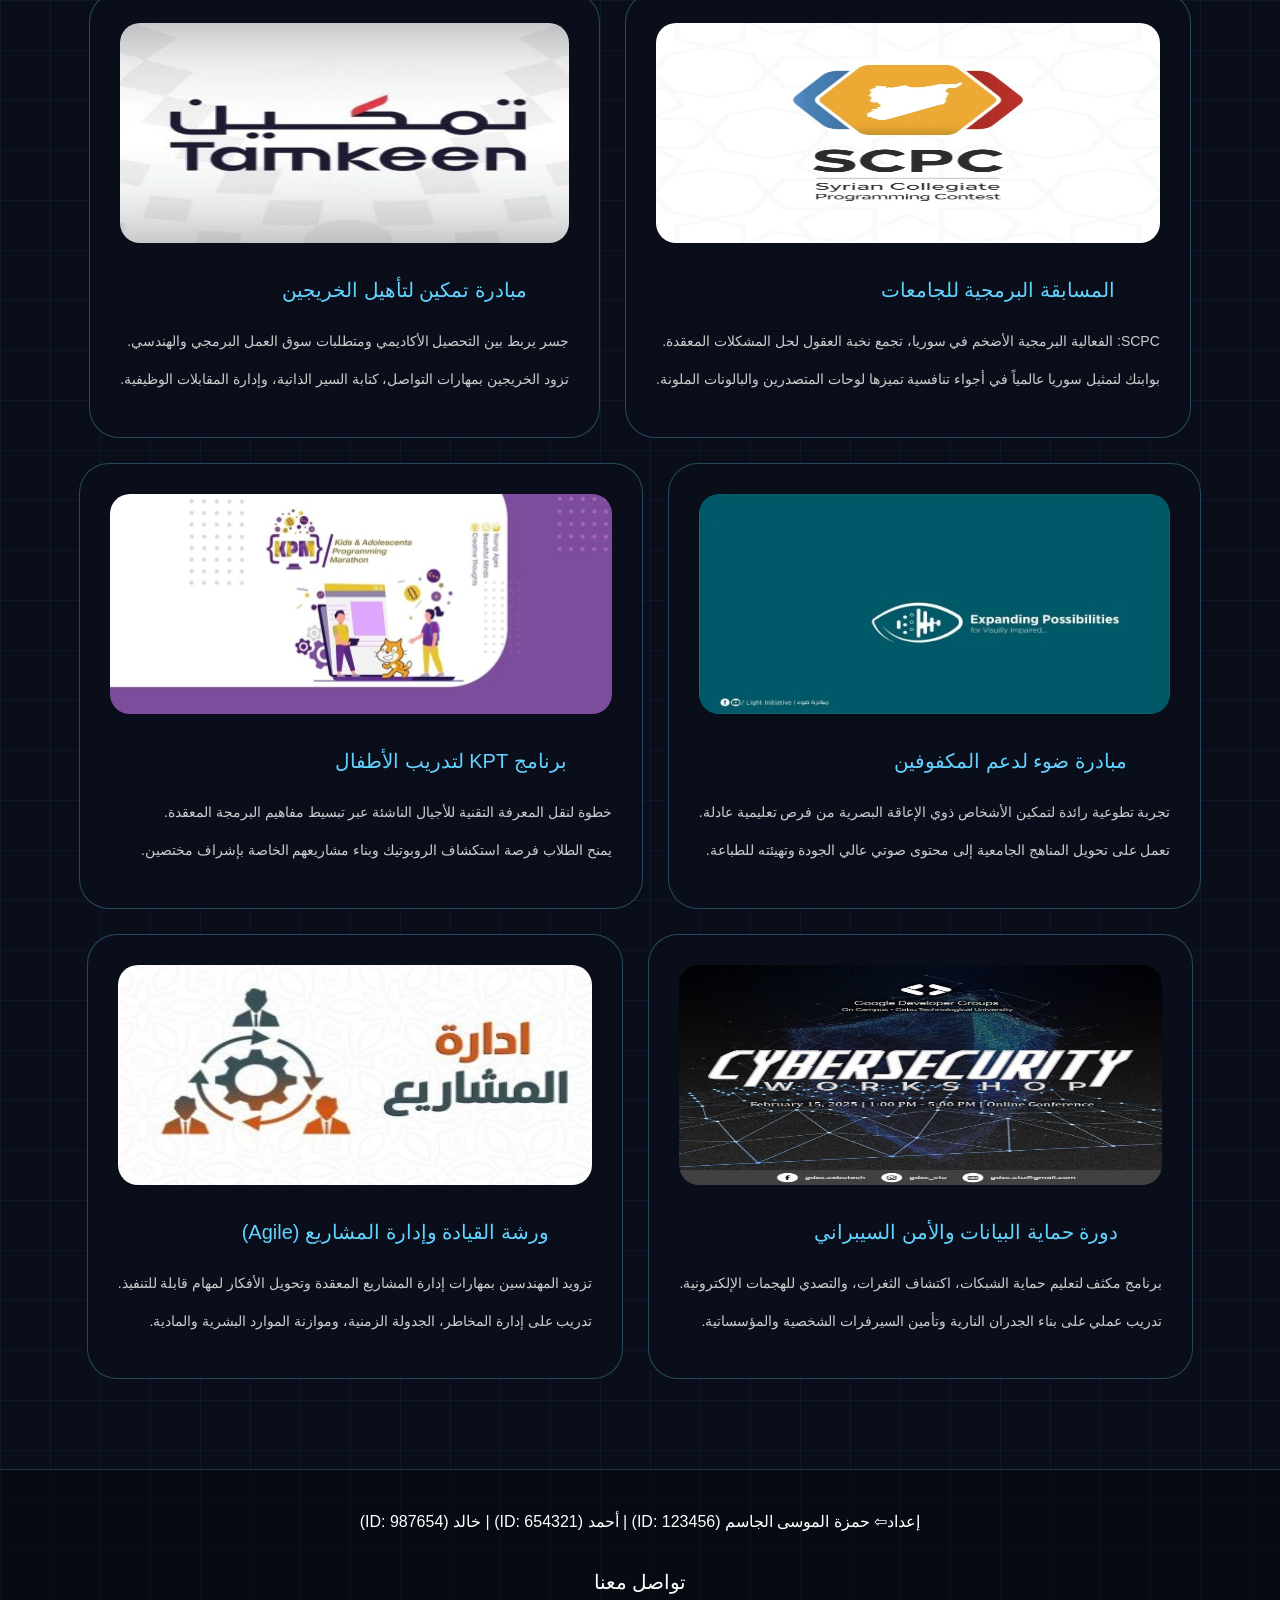
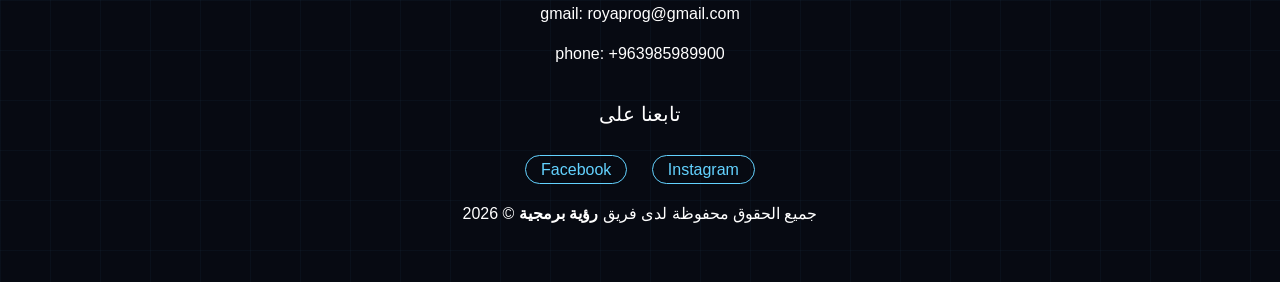
==== commit 3185455b: "Update index.html" ====
--- a/index.html
+++ b/index.html
@@ -65,7 +65,7 @@
 
         <!-- مسابقة الذكاء الاصطناعي -->
         <div class="event-card card-ai-hackathon" data-category="مسابقات">
-            <img src="img/aihackathon.png" alt="مسابقة الذكاء الاصطناعي" />
+            <img src="img/aIhackathon.png" alt="مسابقة الذكاء الاصطناعي" />
             <h3>مسابقة الذكاء الاصطناعي السوري</h3>
             <p>منصة فريدة لتمكين المبتكرين من بناء حلول ذكية تواكب الثورة التقنية العالمية.</p>
             <p>تهدف لدعم نماذج تعلم الآلة ومعالجة اللغات الطبيعية وتوظيفها في خدمة المجتمع.</p>
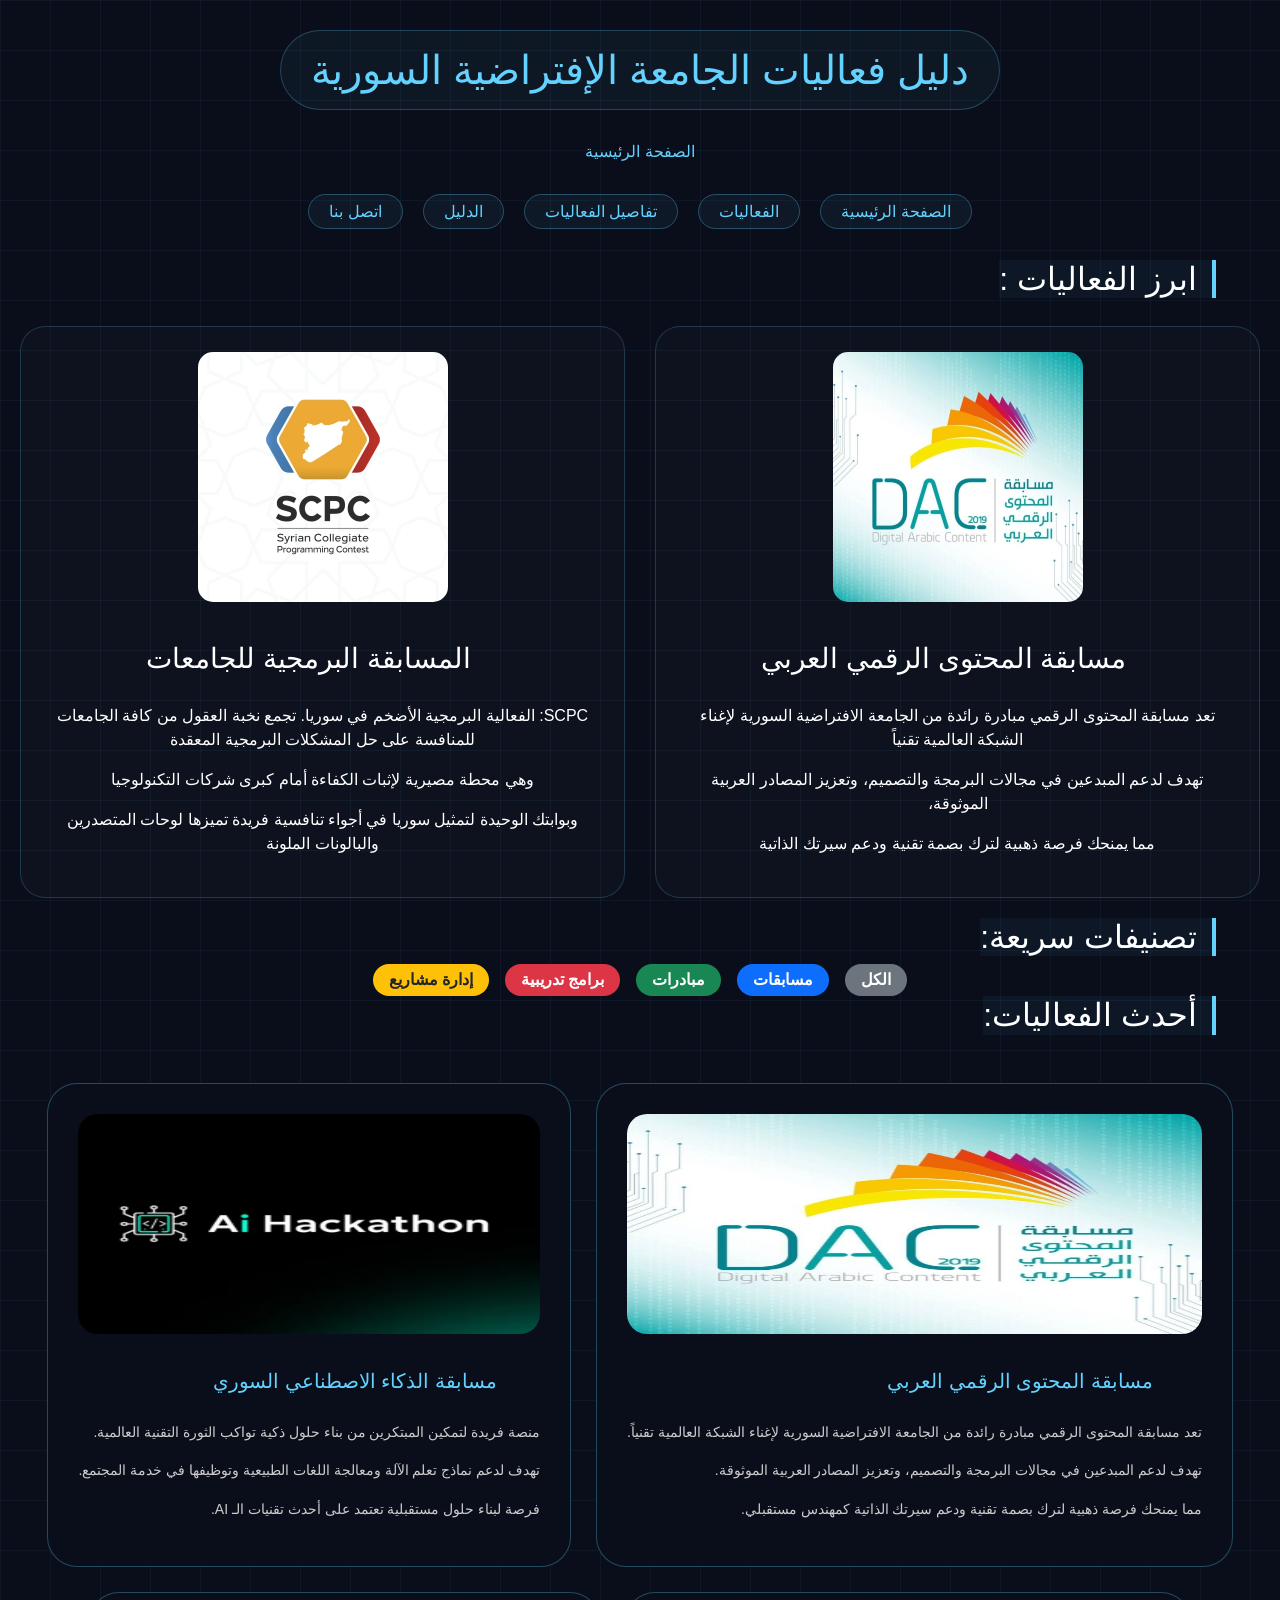
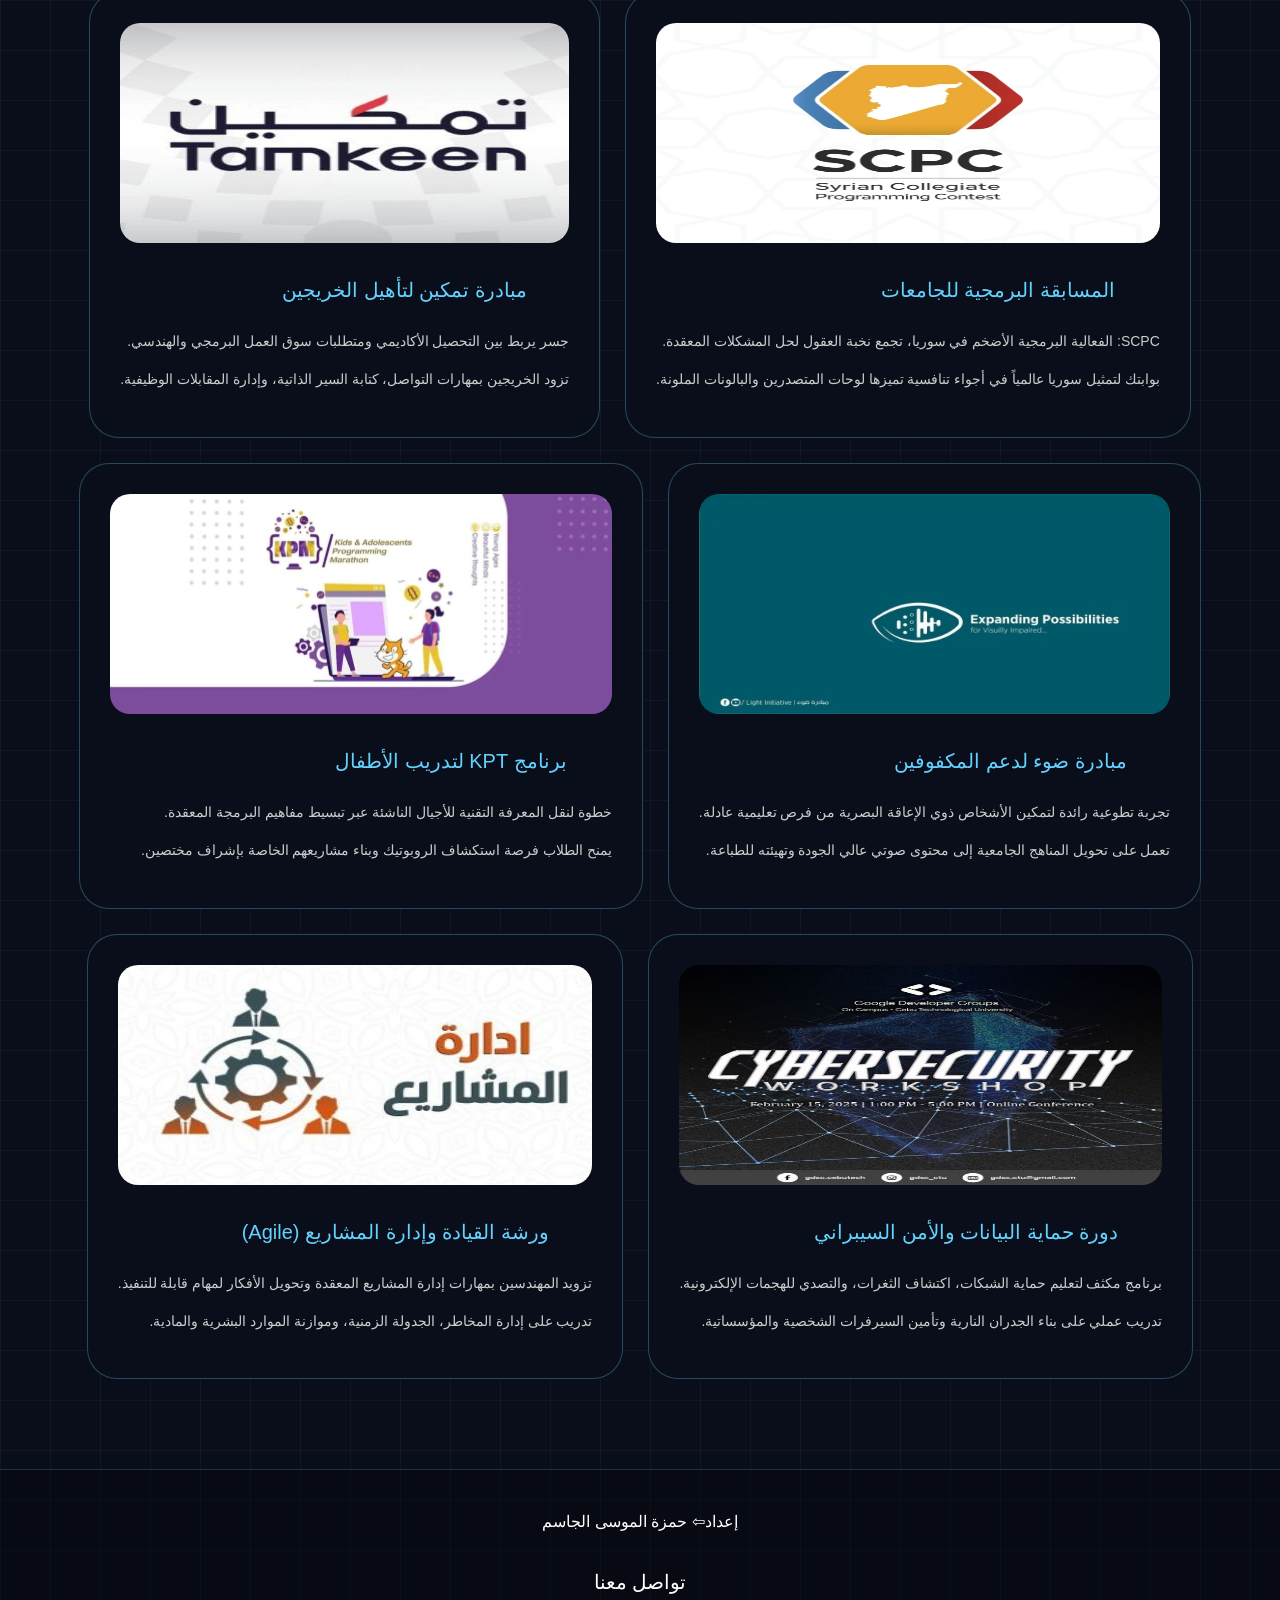
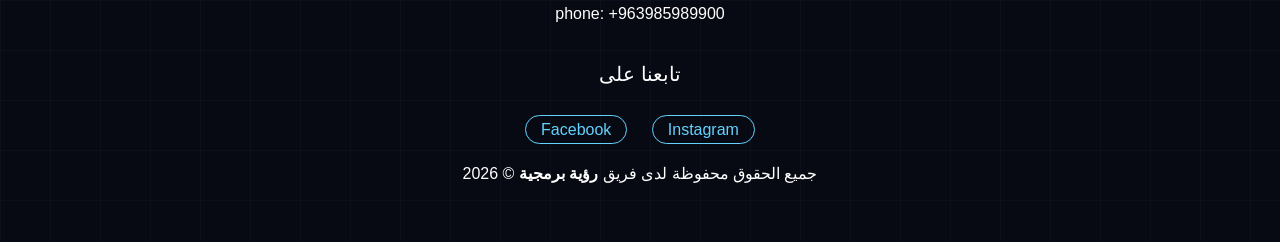
==== commit 593bcd98: "Update index.html" ====
--- a/index.html
+++ b/index.html
@@ -8,7 +8,6 @@
 </head>
 <body>
     <header>
-        <img class="logo1" src="img/logo.png" alt="logo" />
         <h1>دليل فعاليات الجامعة الإفتراضية السورية</h1>
         <p class="headr">الصفحة الرئيسية</p>
         <ul>
@@ -126,14 +125,11 @@
             <div class="footer-section">
                 <p class="student-ids">
                     إعداد⇦
-                    حمزة الموسى الجاسم (ID: 123456) |
-                    أحمد (ID: 654321) |
-                    خالد (ID: 987654)
+                    حمزة الموسى الجاسم 
                 </p>
             </div>
             <div class="footer-section">
                 <h5>تواصل معنا</h5>
-                <p>gmail: royaprog@gmail.com</p>
                 <p>phone: +963985989900</p>
             </div>
             <div class="footer-section social-links">
